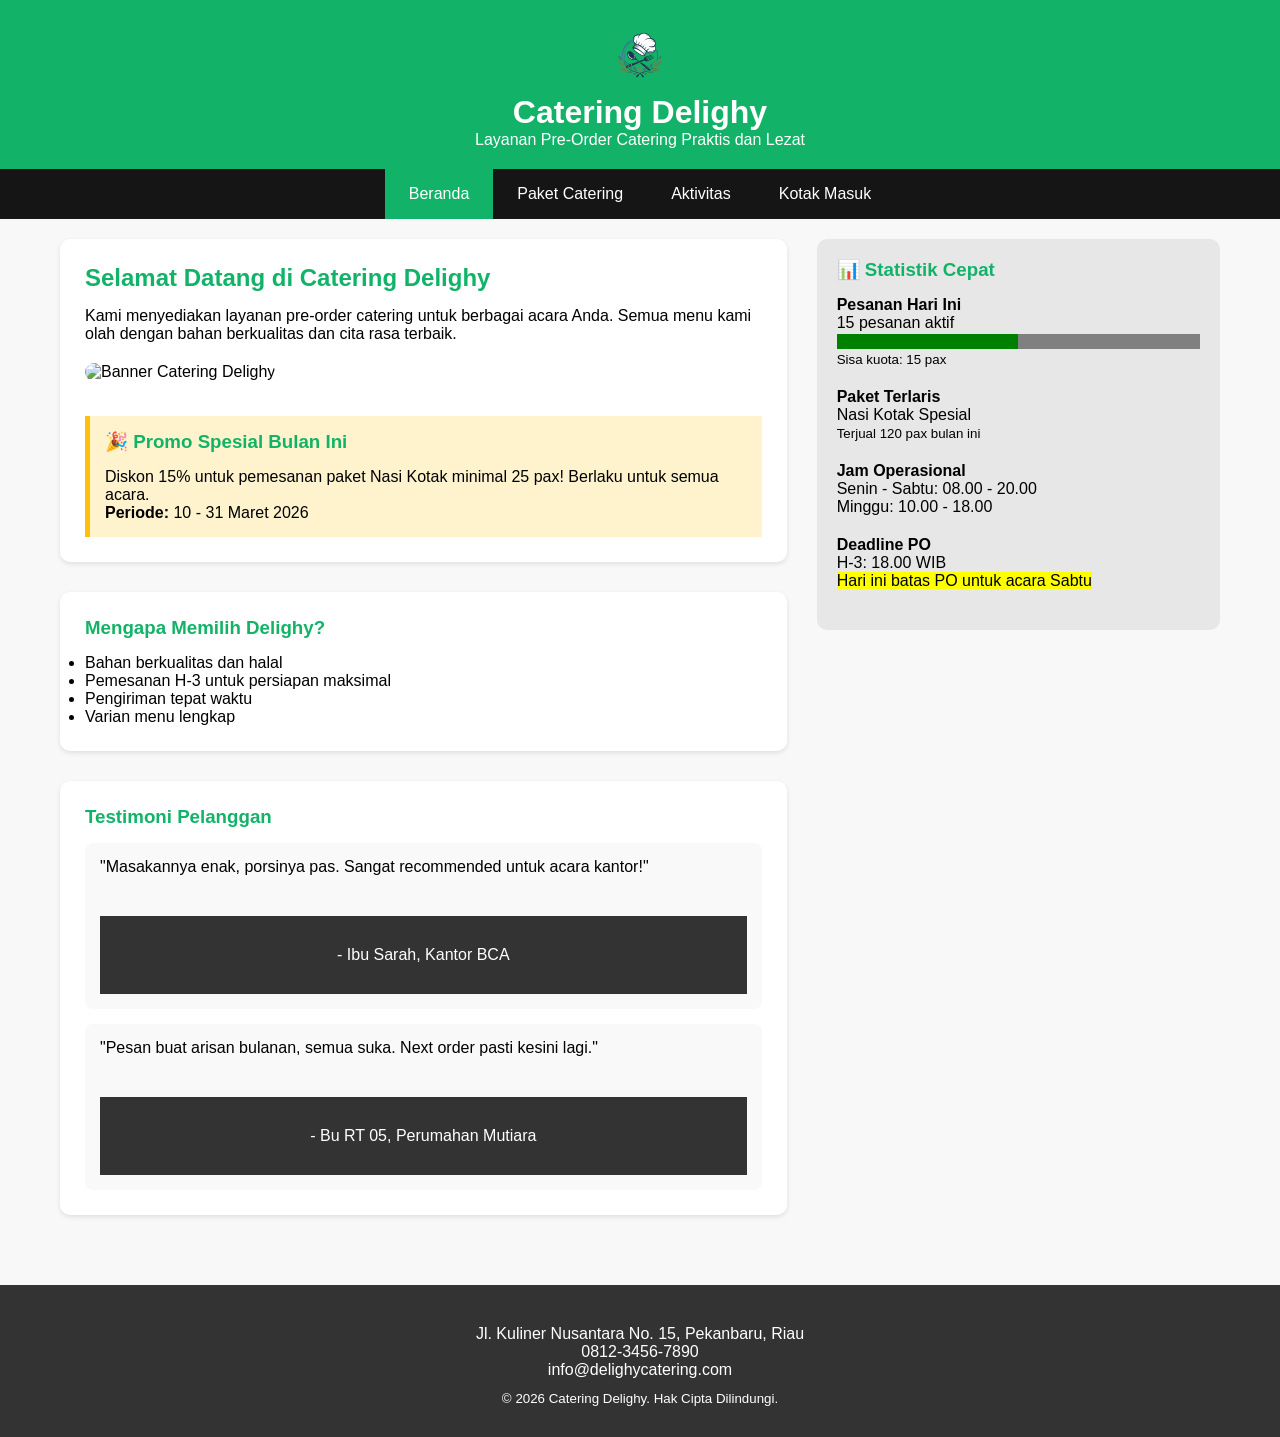
==== index.html @ dfe75b28 "menambahkan aktivitas, pesan, memperbarui index" ====
<!DOCTYPE html>
<html lang="id">
<head>
    <meta charset="UTF-8">
    <meta name="viewport" content="width=device-width, initial-scale=1.0">
    <title>Beranda - Catering Delighy</title>
    <link rel="icon" href="logowarung.png">
    <style>
        * {
            margin: 0;
            padding: 0;
            box-sizing: border-box;
        }
        body {
            font-family: 'Segoe UI', Arial, sans-serif;
            background-color: #f8f8f8;
        }
        header {
            background-color: #12b368;
            color: white;
            padding: 20px;
            text-align: center;
        }
        nav {
            background-color: #151515;
        }
        nav ul {
            list-style-type: none;
            display: flex;
            justify-content: center;
            flex-wrap: wrap;
        }
        nav ul li a {
            display: block;
            color: white;
            text-align: center;
            padding: 16px 24px;
            text-decoration: none;
            font-weight: 500;
        }
        nav ul li a:hover {
            background-color: #2c2c2c;
        }
        nav ul li a.active {
            background-color: #12b368;
            color: white;
        }
        main {
            max-width: 1200px;
            margin: 20px auto;
            padding: 0 20px;
            display: flex;
            gap: 30px;
        }
        article {
            flex: 2;
        }
        aside {
            flex: 1;
            background-color: #e7e7e7;
            padding: 20px;
            border-radius: 10px;
            align-self: start;
        }
        section {
            margin-bottom: 30px;
            background-color: white;
            padding: 25px;
            border-radius: 10px;
            box-shadow: 0 2px 5px rgba(0,0,0,0.1);
        }
        .promo-card {
            background-color: #fff3cd;
            border-left: 5px solid #ffc107;
            padding: 15px;
            margin-top: 15px;
        }
        .stat-item {
            margin-bottom: 20px;
        }
        progress {
            width: 100%;
            height: 15px;
            border-radius: 10px;
        }
        footer {
            background-color: #333;
            color: white;
            text-align: center;
            padding: 30px 20px;
            margin-top: 40px;
        }
        footer address {
            font-style: normal;
            margin: 10px 0;
        }
        h2, h3 {
            color: #12b368;
            margin-bottom: 15px;
        }
        .testimonial {
            background-color: #f9f9f9;
            padding: 15px;
            border-radius: 8px;
            margin-top: 15px;
        }
    </style>
</head>
<body>
    <header>
        <img src="logowarung.png" alt="Logo Catering Delighy" width="70">
        <h1>Catering Delighy</h1>
        <p>Layanan Pre-Order Catering Praktis dan Lezat</p>
    </header>

    <nav>
        <ul>
            <li><a href="index.html" class="active">Beranda</a></li>
            <li><a href="menumakan.html">Paket Catering</a></li>
            <li><a href="aktivitasriwayat.html">Aktivitas</a></li>
            <li><a href="pesan.html">Kotak Masuk</a></li>
        </ul>
    </nav>

    <main>
        <article>
            <section>
                <h2>Selamat Datang di Catering Delighy</h2>
                <p>Kami menyediakan layanan pre-order catering untuk berbagai acara Anda. Semua menu kami olah dengan bahan berkualitas dan cita rasa terbaik.</p>
                
                <figure>
                    <img src="https://via.placeholder.com/800x200/12b368/ffffff?text=Delighy+Catering+Banner" alt="Banner Catering Delighy" style="width:100%; border-radius:10px; margin:20px 0;">
                </figure>

                <article class="promo-card">
                    <h3>🎉 Promo Spesial Bulan Ini</h3>
                    <p>Diskon 15% untuk pemesanan paket Nasi Kotak minimal 25 pax! Berlaku untuk semua acara.</p>
                    <p><strong>Periode:</strong> 10 - 31 Maret 2026</p>
                </article>
            </section>

            <section>
                <h3>Mengapa Memilih Delighy?</h3>
                <ul>
                    <li>Bahan berkualitas dan halal</li>
                    <li>Pemesanan H-3 untuk persiapan maksimal</li>
                    <li>Pengiriman tepat waktu</li>
                    <li>Varian menu lengkap</li>
                </ul>
            </section>

            <section>
                <h3>Testimoni Pelanggan</h3>
                <article class="testimonial">
                    <p>"Masakannya enak, porsinya pas. Sangat recommended untuk acara kantor!"</p>
                    <footer>- Ibu Sarah, Kantor BCA</footer>
                </article>
                <article class="testimonial">
                    <p>"Pesan buat arisan bulanan, semua suka. Next order pasti kesini lagi."</p>
                    <footer>- Bu RT 05, Perumahan Mutiara</footer>
                </article>
            </section>
        </article>

        <aside>
            <h3>📊 Statistik Cepat</h3>
            
            <article class="stat-item">
                <h4>Pesanan Hari Ini</h4>
                <p>15 pesanan aktif</p>
                <progress value="15" max="30"></progress>
                <small>Sisa kuota: 15 pax</small>
            </article>
            
            <article class="stat-item">
                <h4>Paket Terlaris</h4>
                <p>Nasi Kotak Spesial</p>
                <small>Terjual 120 pax bulan ini</small>
            </article>

            <article class="stat-item">
                <h4>Jam Operasional</h4>
                <p>Senin - Sabtu: 08.00 - 20.00</p>
                <p>Minggu: 10.00 - 18.00</p>
            </article>

            <article class="stat-item">
                <h4>Deadline PO</h4>
                <p>H-3: 18.00 WIB</p>
                <p><mark>Hari ini batas PO untuk acara Sabtu</mark></p>
            </article>
        </aside>
    </main>

    <footer>
        <address>
            <p>Jl. Kuliner Nusantara No. 15, Pekanbaru, Riau</p>
            <p>0812-3456-7890</p>
            <p>info@delighycatering.com</p>
        </address>
        <p><small>&copy; 2026 Catering Delighy. Hak Cipta Dilindungi.</small></p>
    </footer>
</body>
</html>
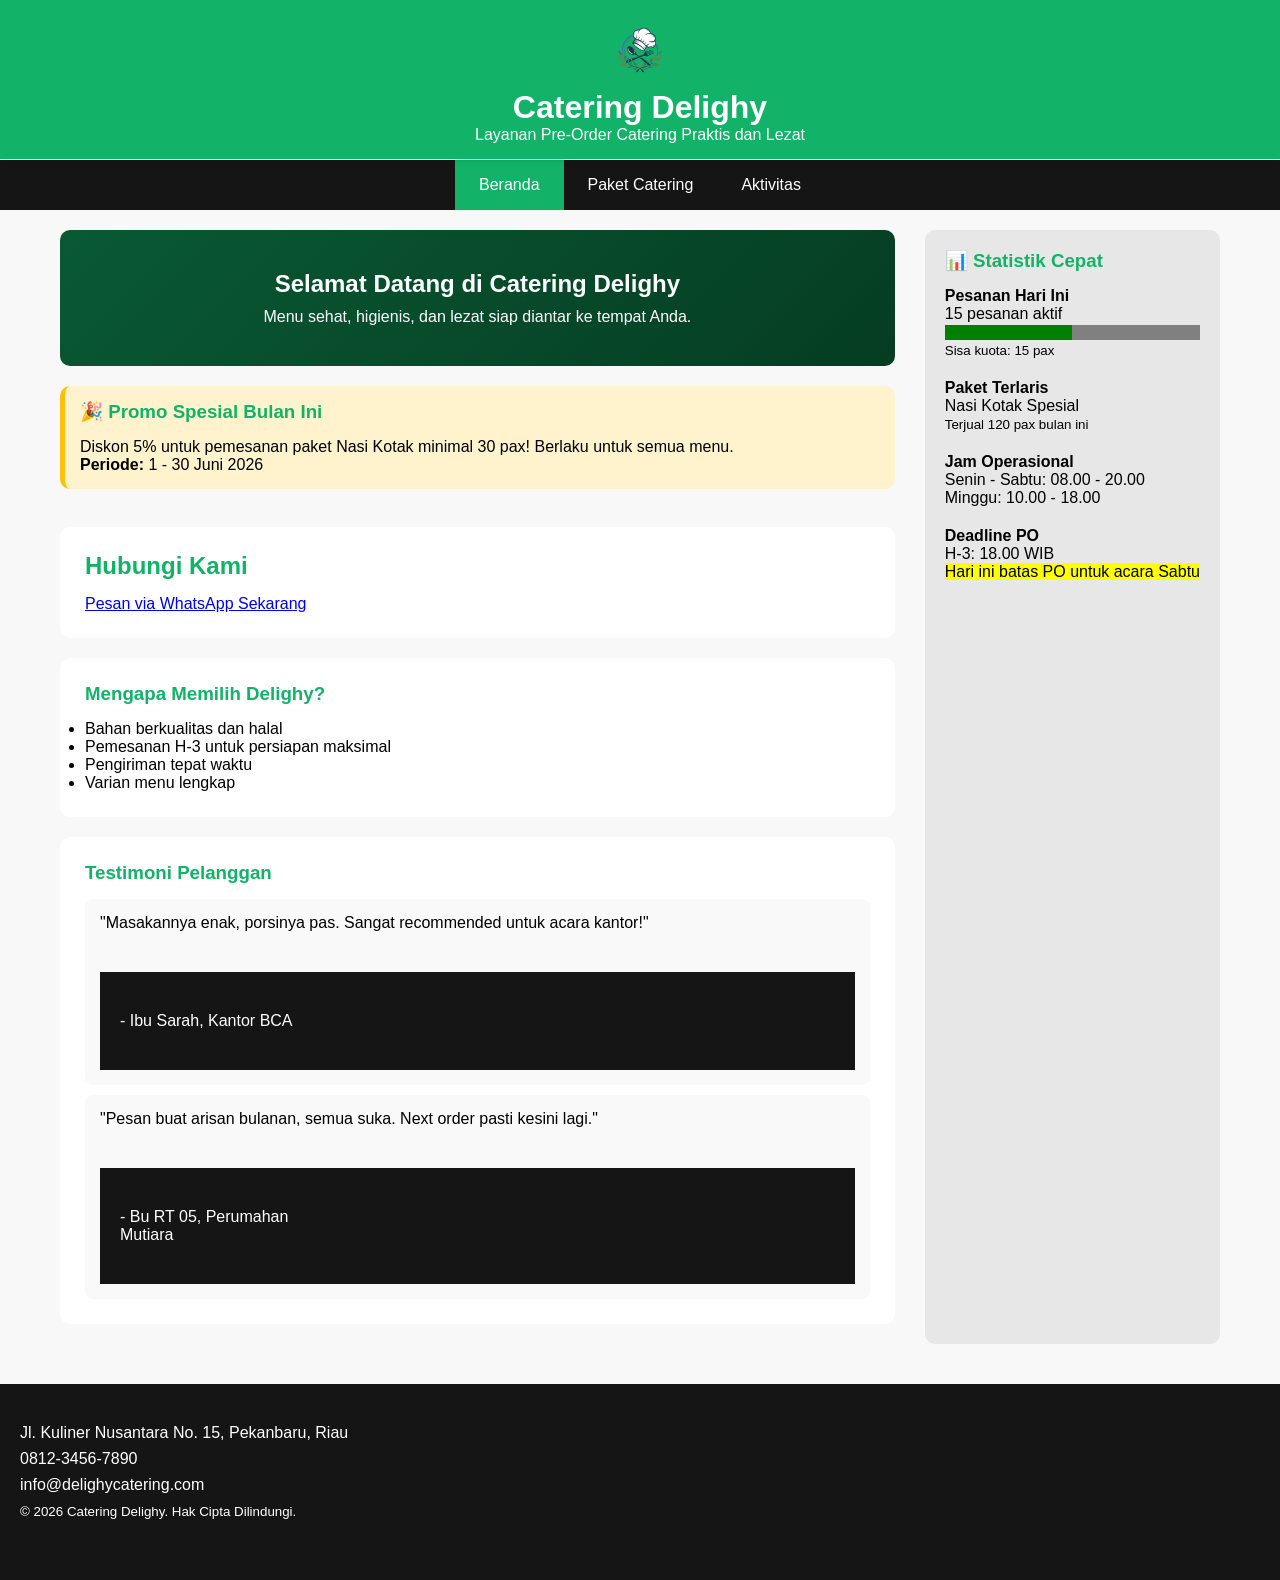
==== commit 14be3cc6: "hapus html pesan dan penambahan css" ====
--- a/index.html
+++ b/index.html
@@ -11,99 +11,186 @@
             padding: 0;
             box-sizing: border-box;
         }
+
         body {
             font-family: 'Segoe UI', Arial, sans-serif;
             background-color: #f8f8f8;
-        }
+            padding-top: 160px; /* Jarak biar konten ga ketutup navbar fixed */
+        }
+
+        /*NAVBAR FIXED & FLEXBOX */
         header {
+            position: fixed;
+            top: 0;
+            left: 0;
+            width: 100%;
+            z-index: 1000;
             background-color: #12b368;
             color: white;
-            padding: 20px;
+            padding: 15px;
             text-align: center;
-        }
+            box-shadow: 0 2px 5px rgba(0,0,0,0.1);
+        }
+
         nav {
             background-color: #151515;
         }
+
         nav ul {
             list-style-type: none;
             display: flex;
             justify-content: center;
             flex-wrap: wrap;
         }
+
         nav ul li a {
             display: block;
             color: white;
-            text-align: center;
             padding: 16px 24px;
             text-decoration: none;
             font-weight: 500;
-        }
+            transition: all 0.3s ease; /* ANIMASI 1 YANG PILIHAN FITUR */
+        }
+
         nav ul li a:hover {
             background-color: #2c2c2c;
         }
+
         nav ul li a.active {
             background-color: #12b368;
             color: white;
         }
+
+        /* SUSUNAN UTAMA (SIDEBAR & KONTEN) */
         main {
             max-width: 1200px;
             margin: 20px auto;
             padding: 0 20px;
             display: flex;
+            flex-direction: column; /* Mobile first ke bawah */
             gap: 30px;
         }
-        article {
+
+
+        /*SECTION GRADIENT & OVERLAY */
+        .hero-section {
+            background: linear-gradient(rgba(0,0,0,0.5), rgba(0,0,0,0.5)), linear-gradient(135deg, #12b368, #0b7a44);
+            color: white;
+            padding: 40px 25px;
+            border-radius: 10px;
+            text-align: center;
+        }
+
+        .hero-section h2 {
+            color: white;
+            margin-bottom: 10px;
+        }
+
+        article.menu-container {
             flex: 2;
         }
+
+        
+        /* ASIDE */
         aside {
-            flex: 1;
-            background-color: #e7e7e7;
-            padding: 20px;
-            border-radius: 10px;
-            align-self: start;
-        }
+            background: #e7e7e7;
+            padding: 20px; 
+            border-radius: 10px;
+        }
+
+        .stat-item {
+            margin-bottom: 20px;
+        }
+        
+        /* CONTENT */
         section {
-            margin-bottom: 30px;
-            background-color: white;
+            background: white;
             padding: 25px;
             border-radius: 10px;
-            box-shadow: 0 2px 5px rgba(0,0,0,0.1);
-        }
+            margin-bottom: 20px;
+        }
+        
+        /* PROMO */
         .promo-card {
-            background-color: #fff3cd;
+            background: #fff3cd;
             border-left: 5px solid #ffc107;
             padding: 15px;
-            margin-top: 15px;
-        }
-        .stat-item {
-            margin-bottom: 20px;
-        }
+            transition: 0.3s;
+        }
+
+        .promo-card:hover {
+            transform: scale(1.02);
+        }
+
         progress {
             width: 100%;
             height: 15px;
             border-radius: 10px;
         }
-        footer {
-            background-color: #333;
-            color: white;
-            text-align: center;
-            padding: 30px 20px;
-            margin-top: 40px;
-        }
-        footer address {
-            font-style: normal;
-            margin: 10px 0;
-        }
+
         h2, h3 {
             color: #12b368;
             margin-bottom: 15px;
         }
+
+        
+        /* TESTIMONI */
         .testimonial {
-            background-color: #f9f9f9;
+            background: #f9f9f9;
             padding: 15px;
             border-radius: 8px;
-            margin-top: 15px;
-        }
+            margin-top: 10px;
+            transition: 0.3s;
+        }
+
+        .testimonial:hover {
+            box-shadow: 0 5px 10px rgba(0,0,0,0.2);
+        }
+
+        /*FOOTER 3 KOLOM */
+        footer {
+            background-color: #151515;
+            color: white;
+            padding: 40px 20px;
+            margin-top: 40px;
+            display: grid;
+            grid-template-columns: 1fr;
+            gap: 30px;
+            text-align: center;
+        }
+
+        footer h4 {
+            color: #12b368;
+            margin-bottom: 15px;
+        }
+
+        footer address {
+            font-style: normal;
+        }
+
+        footer address p {
+            margin-bottom: 8px;
+        }
+
+        /* TABLET (min 768px): Card 2 Kolom */
+        @media (min-width: 768px) {
+            main {
+                flex-direction: row; /* Sidebar pindah ke samping */
+            }
+
+            footer {
+                grid-template-columns: repeat(3, 1fr);
+                text-align: left;
+            }
+        }
+
+        /* DESKTOP (min 1024px): Card 4 Kolom */
+        @media (min-width: 1024px) {
+            .grid-menu {
+                grid-template-columns: repeat(4, 1fr);
+            }
+        }
+        
     </style>
 </head>
 <body>
@@ -118,28 +205,31 @@
             <li><a href="index.html" class="active">Beranda</a></li>
             <li><a href="menumakan.html">Paket Catering</a></li>
             <li><a href="aktivitasriwayat.html">Aktivitas</a></li>
-            <li><a href="pesan.html">Kotak Masuk</a></li>
         </ul>
     </nav>
 
     <main>
-        <article>
-            <section>
+        <article class="menu-container">
+            <section class="hero-section">
                 <h2>Selamat Datang di Catering Delighy</h2>
-                <p>Kami menyediakan layanan pre-order catering untuk berbagai acara Anda. Semua menu kami olah dengan bahan berkualitas dan cita rasa terbaik.</p>
-                
-                <figure>
-                    <img src="https://via.placeholder.com/800x200/12b368/ffffff?text=Delighy+Catering+Banner" alt="Banner Catering Delighy" style="width:100%; border-radius:10px; margin:20px 0;">
-                </figure>
-
-                <article class="promo-card">
-                    <h3>🎉 Promo Spesial Bulan Ini</h3>
-                    <p>Diskon 15% untuk pemesanan paket Nasi Kotak minimal 25 pax! Berlaku untuk semua acara.</p>
-                    <p><strong>Periode:</strong> 10 - 31 Maret 2026</p>
-                </article>
-            </section>
-
-            <section>
+                <p>Menu sehat, higienis, dan lezat siap diantar ke tempat Anda.</p>
+            </section>
+
+            <section class="promo-card">
+                <h3>🎉 Promo Spesial Bulan Ini</h3>
+                <p>Diskon 5% untuk pemesanan paket Nasi Kotak minimal 30 pax! Berlaku untuk semua menu.</p>
+                <p><strong>Periode:</strong> 1 - 30 Juni 2026</p>
+            </section>
+
+            <br>
+            <section> 
+                <h2>Hubungi Kami</h2>  
+                <a href="https://wa.me/6281234567890?text=Halo%20Catering%20Delighy,%20saya%20mau%20order%20paket..." target="_blank">
+   Pesan via WhatsApp Sekarang
+                </a>
+            </section>
+
+            <section id="fitur">
                 <h3>Mengapa Memilih Delighy?</h3>
                 <ul>
                     <li>Bahan berkualitas dan halal</li>
@@ -149,6 +239,7 @@
                 </ul>
             </section>
 
+            <!-- testimoni -->
             <section>
                 <h3>Testimoni Pelanggan</h3>
                 <article class="testimonial">
@@ -193,12 +284,14 @@
     </main>
 
     <footer>
-        <address>
+        <section style="background:transparent; padding:0; box-shadow:none; color:white; text-align:left;">
+          <address>
             <p>Jl. Kuliner Nusantara No. 15, Pekanbaru, Riau</p>
             <p>0812-3456-7890</p>
             <p>info@delighycatering.com</p>
         </address>
-        <p><small>&copy; 2026 Catering Delighy. Hak Cipta Dilindungi.</small></p>
+        <p><small>&copy; 2026 Catering Delighy. Hak Cipta Dilindungi.</small></p>  
+        </section>
     </footer>
 </body>
 </html>
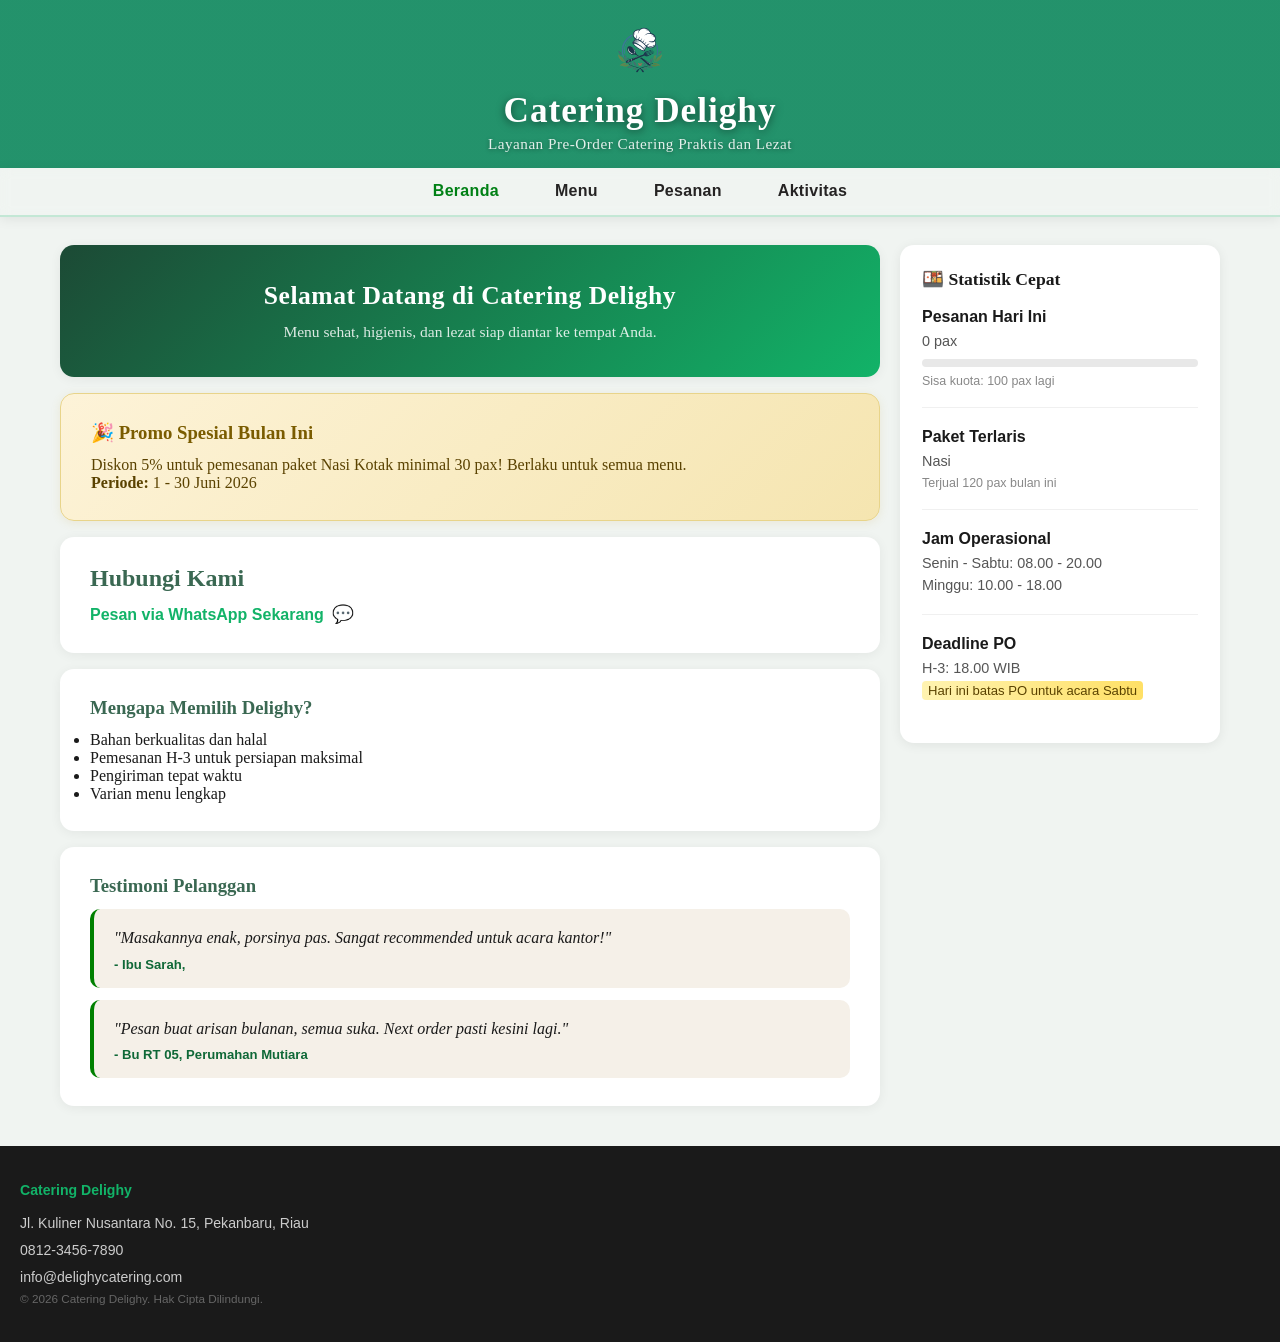
==== commit 8a0d7637: "menambah js, memperbaiki html dan css" ====
--- a/index.html
+++ b/index.html
@@ -1,197 +1,11 @@
 <!DOCTYPE html>
 <html lang="id">
-<head>
+<link>
     <meta charset="UTF-8">
     <meta name="viewport" content="width=device-width, initial-scale=1.0">
     <title>Beranda - Catering Delighy</title>
     <link rel="icon" href="logowarung.png">
-    <style>
-        * {
-            margin: 0;
-            padding: 0;
-            box-sizing: border-box;
-        }
-
-        body {
-            font-family: 'Segoe UI', Arial, sans-serif;
-            background-color: #f8f8f8;
-            padding-top: 160px; /* Jarak biar konten ga ketutup navbar fixed */
-        }
-
-        /*NAVBAR FIXED & FLEXBOX */
-        header {
-            position: fixed;
-            top: 0;
-            left: 0;
-            width: 100%;
-            z-index: 1000;
-            background-color: #12b368;
-            color: white;
-            padding: 15px;
-            text-align: center;
-            box-shadow: 0 2px 5px rgba(0,0,0,0.1);
-        }
-
-        nav {
-            background-color: #151515;
-        }
-
-        nav ul {
-            list-style-type: none;
-            display: flex;
-            justify-content: center;
-            flex-wrap: wrap;
-        }
-
-        nav ul li a {
-            display: block;
-            color: white;
-            padding: 16px 24px;
-            text-decoration: none;
-            font-weight: 500;
-            transition: all 0.3s ease; /* ANIMASI 1 YANG PILIHAN FITUR */
-        }
-
-        nav ul li a:hover {
-            background-color: #2c2c2c;
-        }
-
-        nav ul li a.active {
-            background-color: #12b368;
-            color: white;
-        }
-
-        /* SUSUNAN UTAMA (SIDEBAR & KONTEN) */
-        main {
-            max-width: 1200px;
-            margin: 20px auto;
-            padding: 0 20px;
-            display: flex;
-            flex-direction: column; /* Mobile first ke bawah */
-            gap: 30px;
-        }
-
-
-        /*SECTION GRADIENT & OVERLAY */
-        .hero-section {
-            background: linear-gradient(rgba(0,0,0,0.5), rgba(0,0,0,0.5)), linear-gradient(135deg, #12b368, #0b7a44);
-            color: white;
-            padding: 40px 25px;
-            border-radius: 10px;
-            text-align: center;
-        }
-
-        .hero-section h2 {
-            color: white;
-            margin-bottom: 10px;
-        }
-
-        article.menu-container {
-            flex: 2;
-        }
-
-        
-        /* ASIDE */
-        aside {
-            background: #e7e7e7;
-            padding: 20px; 
-            border-radius: 10px;
-        }
-
-        .stat-item {
-            margin-bottom: 20px;
-        }
-        
-        /* CONTENT */
-        section {
-            background: white;
-            padding: 25px;
-            border-radius: 10px;
-            margin-bottom: 20px;
-        }
-        
-        /* PROMO */
-        .promo-card {
-            background: #fff3cd;
-            border-left: 5px solid #ffc107;
-            padding: 15px;
-            transition: 0.3s;
-        }
-
-        .promo-card:hover {
-            transform: scale(1.02);
-        }
-
-        progress {
-            width: 100%;
-            height: 15px;
-            border-radius: 10px;
-        }
-
-        h2, h3 {
-            color: #12b368;
-            margin-bottom: 15px;
-        }
-
-        
-        /* TESTIMONI */
-        .testimonial {
-            background: #f9f9f9;
-            padding: 15px;
-            border-radius: 8px;
-            margin-top: 10px;
-            transition: 0.3s;
-        }
-
-        .testimonial:hover {
-            box-shadow: 0 5px 10px rgba(0,0,0,0.2);
-        }
-
-        /*FOOTER 3 KOLOM */
-        footer {
-            background-color: #151515;
-            color: white;
-            padding: 40px 20px;
-            margin-top: 40px;
-            display: grid;
-            grid-template-columns: 1fr;
-            gap: 30px;
-            text-align: center;
-        }
-
-        footer h4 {
-            color: #12b368;
-            margin-bottom: 15px;
-        }
-
-        footer address {
-            font-style: normal;
-        }
-
-        footer address p {
-            margin-bottom: 8px;
-        }
-
-        /* TABLET (min 768px): Card 2 Kolom */
-        @media (min-width: 768px) {
-            main {
-                flex-direction: row; /* Sidebar pindah ke samping */
-            }
-
-            footer {
-                grid-template-columns: repeat(3, 1fr);
-                text-align: left;
-            }
-        }
-
-        /* DESKTOP (min 1024px): Card 4 Kolom */
-        @media (min-width: 1024px) {
-            .grid-menu {
-                grid-template-columns: repeat(4, 1fr);
-            }
-        }
-        
-    </style>
+    <link rel="stylesheet" href="index2.css"></link>
 </head>
 <body>
     <header>
@@ -203,32 +17,33 @@
     <nav>
         <ul>
             <li><a href="index.html" class="active">Beranda</a></li>
-            <li><a href="menumakan.html">Paket Catering</a></li>
+            <li><a href="menumakancustomer.html">Menu</a></li>
+            <li><a href="pesanan.html">Pesanan</a></li>
             <li><a href="aktivitasriwayat.html">Aktivitas</a></li>
         </ul>
     </nav>
 
     <main>
         <article class="menu-container">
+ 
             <section class="hero-section">
                 <h2>Selamat Datang di Catering Delighy</h2>
                 <p>Menu sehat, higienis, dan lezat siap diantar ke tempat Anda.</p>
             </section>
-
+ 
             <section class="promo-card">
                 <h3>🎉 Promo Spesial Bulan Ini</h3>
                 <p>Diskon 5% untuk pemesanan paket Nasi Kotak minimal 30 pax! Berlaku untuk semua menu.</p>
                 <p><strong>Periode:</strong> 1 - 30 Juni 2026</p>
             </section>
-
-            <br>
-            <section> 
-                <h2>Hubungi Kami</h2>  
+ 
+            <section>
+                <h2>Hubungi Kami</h2>
                 <a href="https://wa.me/6281234567890?text=Halo%20Catering%20Delighy,%20saya%20mau%20order%20paket..." target="_blank">
-   Pesan via WhatsApp Sekarang
+                    Pesan via WhatsApp Sekarang
                 </a>
             </section>
-
+ 
             <section id="fitur">
                 <h3>Mengapa Memilih Delighy?</h3>
                 <ul>
@@ -238,43 +53,43 @@
                     <li>Varian menu lengkap</li>
                 </ul>
             </section>
-
-            <!-- testimoni -->
+ 
             <section>
                 <h3>Testimoni Pelanggan</h3>
                 <article class="testimonial">
                     <p>"Masakannya enak, porsinya pas. Sangat recommended untuk acara kantor!"</p>
-                    <footer>- Ibu Sarah, Kantor BCA</footer>
+                    <footer>- Ibu Sarah, </footer>
                 </article>
                 <article class="testimonial">
                     <p>"Pesan buat arisan bulanan, semua suka. Next order pasti kesini lagi."</p>
                     <footer>- Bu RT 05, Perumahan Mutiara</footer>
                 </article>
             </section>
+ 
         </article>
-
+ 
         <aside>
-            <h3>📊 Statistik Cepat</h3>
-            
+            <h3>🍱 Statistik Cepat</h3>
+ 
             <article class="stat-item">
                 <h4>Pesanan Hari Ini</h4>
-                <p>15 pesanan aktif</p>
-                <progress value="15" max="30"></progress>
-                <small>Sisa kuota: 15 pax</small>
+                <p id="total-terjual">15 pesanan aktif</p>
+                <progress id="progress-terjual" value="15" max="30"></progress>
+                <small id="keterangan-kuota">Sisa kuota: 15 pax</small>
             </article>
-            
+ 
             <article class="stat-item">
                 <h4>Paket Terlaris</h4>
-                <p>Nasi Kotak Spesial</p>
+                <p>Nasi</p>
                 <small>Terjual 120 pax bulan ini</small>
             </article>
-
+ 
             <article class="stat-item">
                 <h4>Jam Operasional</h4>
                 <p>Senin - Sabtu: 08.00 - 20.00</p>
                 <p>Minggu: 10.00 - 18.00</p>
             </article>
-
+ 
             <article class="stat-item">
                 <h4>Deadline PO</h4>
                 <p>H-3: 18.00 WIB</p>
@@ -282,16 +97,19 @@
             </article>
         </aside>
     </main>
-
+ 
     <footer>
-        <section style="background:transparent; padding:0; box-shadow:none; color:white; text-align:left;">
-          <address>
-            <p>Jl. Kuliner Nusantara No. 15, Pekanbaru, Riau</p>
-            <p>0812-3456-7890</p>
-            <p>info@delighycatering.com</p>
-        </address>
-        <p><small>&copy; 2026 Catering Delighy. Hak Cipta Dilindungi.</small></p>  
+        <section>
+            <h4>Catering Delighy</h4>
+            <address>
+                <p>Jl. Kuliner Nusantara No. 15, Pekanbaru, Riau</p>
+                <p>0812-3456-7890</p>
+                <p>info@delighycatering.com</p>
+            </address>
+            <p><small>&copy; 2026 Catering Delighy. Hak Cipta Dilindungi.</small></p>
         </section>
     </footer>
+    <script src="index.js"></script>
+   
 </body>
 </html>
--- a/index2.css
+++ b/index2.css
@@ -0,0 +1,384 @@
+* {
+            margin: 0;
+            padding: 0;
+            box-sizing: border-box;
+        }
+ 
+        :root {
+            --hijau: #12b368;
+            --hijau-gelap: #0e8a50;
+            --hijau-tua: #1c4a35;
+            --krem: #f5f0e8;
+            --putih: #ffffff;
+            --teks-gelap: #1a1a1a;
+            --teks-abu: #555;
+            --emas: #c9a84c;
+        }
+ 
+        body {
+            font-family: 'Georgia', 'Times New Roman', serif;
+            background-color: #f0f4f1;
+            color: var(--teks-gelap);
+        }
+ 
+        /* HEADER */
+        header {
+            position: relative;
+            width: 100%;
+            display: flex;
+            z-index: auto;
+            background: linear-gradient(to bottom, #128a60eb 100%, #98ffcfd9 70%, #2daf93eb 50%); 
+            flex-direction: column;
+            align-items: center;
+            justify-content: center;
+            text-align: center;
+            padding: 15px;
+        }
+ 
+        header h1 {
+            position: relative;
+            z-index: 2;
+            font-size: 2.2rem;
+            font-weight: 700;
+            color: var(--putih);
+            letter-spacing: 1px;
+            text-shadow: 0 2px 8px rgba(0,0,0,0.5);
+            margin-top: 6px;
+        }
+ 
+        header p {
+            position: relative;
+            z-index: 2;
+            font-size: 0.95rem;
+            color: rgba(255,255,255,0.88);
+            text-shadow: 0 1px 4px rgba(0,0,0,0.4);
+            margin-top: 4px;
+            letter-spacing: 0.5px;
+        }
+ 
+        /* ===== NAV di bawah header ===== */
+        nav {
+            background-color: linear-gradient(rgba(17, 104, 85, 0.92), rgba(19, 193, 112, 0.85));
+            backdrop-filter: blur(6px);
+            border-bottom: 2px solid rgba(18, 179, 104, 0.2);
+            position: sticky;
+            top: 0;
+            z-index: 100;
+            box-shadow: 0 2px 12px rgba(0,0,0,0.08);
+        }
+ 
+        nav ul {
+            list-style: none;
+            display: flex;
+            justify-content: center;
+            flex-wrap: wrap;
+        }
+ 
+        nav ul li {
+            position: relative;
+        }
+ 
+        nav ul li a {
+            display: block;
+            padding: 14px 28px;
+            text-decoration: none;
+            font-family: 'Segoe UI', Arial, sans-serif;
+            font-size: 1rem;
+            font-weight: 600;
+            color: rgb(37, 35, 35);
+            letter-spacing: 0.3px;
+            transition: color 0.3s ease, background 0.3s ease;
+        }
+ 
+        /* Hover gradasi di nav */
+        nav ul li a:hover {
+            color: darkgreen;
+            background: linear-gradient(135deg, rgba(18,179,104,0.08), rgba(180,255,220,0.15));
+        }
+ 
+        nav ul li a.active {
+            color: rgb(0, 128, 21);
+        }
+ 
+        /* Garis bawah aktif */
+        nav ul li a.active::after {
+            content: '';
+            display: block;
+            height: 4px;
+            border-radius: 2px;
+            background: linear-gradient(90deg, green, #1c4a35, );
+            margin-top: -3px;
+        }
+ 
+        /* ===== MAIN LAYOUT ===== */
+        main {
+            max-width: 1200px;
+            margin: 28px auto;
+            padding: 0 20px;
+            display: flex;
+            flex-direction: column;
+            gap: 20px;
+        }
+ 
+        /* ===== ARTICLE (kolom kiri) ===== */
+        article.menu-container {
+            flex: 2;
+            display: flex;
+            flex-direction: column;
+            gap: 16px;
+        }
+ 
+        /* ===== SECTION Cards ===== */
+        section {
+            background: var(--putih);
+            padding: 28px 30px;
+            border-radius: 14px;
+            box-shadow: 0 2px 12px rgba(0,0,0,0.06);
+            transition: box-shadow 0.3s ease, transform 0.3s ease;
+        }
+ 
+        section:hover {
+            box-shadow: 0 6px 24px rgba(18,179,104,0.12);
+        }
+ 
+        /* ===== HERO ===== */
+        section.hero-section {
+            background: linear-gradient(135deg, var(--hijau-tua) 0%, var(--hijau) 100%);
+            color: var(--putih);
+            text-align: center;
+            padding: 36px 30px;
+        }
+ 
+        section.hero-section h2 {
+            color: var(--putih);
+            font-size: 1.6rem;
+            font-weight: 700;
+            letter-spacing: 0.5px;
+        }
+ 
+        section.hero-section p {
+            color: rgba(255,255,255,0.85);
+            margin-top: 8px;
+            font-size: 0.97rem;
+        }
+ 
+        /* ===== PROMO ===== */
+        section.promo-card {
+            background: linear-gradient(135deg, #fdf3d8 0%, #f5e5b0 100%);
+            border: 1px solid #e8d48a;
+            box-shadow: 0 2px 10px rgba(201,168,76,0.15);
+        }
+ 
+        section.promo-card:hover {
+            transform: scale(1.01);
+            box-shadow: 0 6px 20px rgba(201,168,76,0.25);
+        }
+ 
+        section.promo-card h3 {
+            color: #7a5c00;
+        }
+ 
+        section.promo-card p {
+            color: #5a4200;
+        }
+ 
+        /* ===== HEADINGS ===== */
+        h2, h3 {
+            color: rgb(58, 104, 82);
+            margin-bottom: 12px;
+            font-family: 'Georgia', serif;
+        }
+ 
+        h4 {
+            color: var(--teks-gelap);
+            font-family: 'Segoe UI', Arial, sans-serif;
+            font-weight: 700;
+            margin-bottom: 5px;
+        }
+
+        /* ===== WHATSAPP LINK ===== */
+        section a[href*="wa.me"] {
+            display: inline-flex;
+            align-items: center;
+            gap: 8px;
+            color: var(--hijau);
+            font-weight: 600;
+            text-decoration: none;
+            font-family: 'Segoe UI', Arial, sans-serif;
+            transition: color 0.2s;
+        }
+ 
+        section a[href*="wa.me"]:hover {
+            color: var(--hijau-gelap);
+            text-decoration: underline;
+        }
+ 
+        section a[href*="wa.me"]::after {
+            content: '💬';
+            font-size: 1.1rem;
+        }
+
+        /* ===== TESTIMONI ===== */
+        article.testimonial {
+            background: var(--krem);
+            padding: 16px 20px;
+            border-radius: 10px;
+            margin-top: 12px;
+            border-left: 4px solid green;
+            transition: box-shadow 0.3s ease;
+        }
+ 
+        article.testimonial:hover {
+            box-shadow: 0 4px 14px rgba(18,179,104,0.18);
+        }
+ 
+        article.testimonial p {
+            color: var(--teks-gelap);
+            font-style: italic;
+            line-height: 1.6;
+        }
+ 
+        article.testimonial footer {
+            margin-top: 6px;
+            font-size: 0.82rem;
+            color: var(--hijau-gelap);
+            font-weight: 600;
+            font-style: normal;
+            background: transparent;
+            padding: 0;
+            color: rgb(15, 104, 55);
+        }
+ 
+        /* ===== ASIDE (Statistik) ===== */
+        aside {
+            background: var(--putih);
+            padding: 24px 22px;
+            border-radius: 14px;
+            box-shadow: 0 2px 12px rgba(0,0,0,0.07);
+            height: fit-content;
+        }
+ 
+        aside h3 {
+            font-size: 1.1rem;
+            margin-bottom: 18px;
+            color: var(--teks-gelap);
+        }
+ 
+        article.stat-item {
+            margin-bottom: 20px;
+            padding-bottom: 18px;
+            border-bottom: 1px solid #f0f0f0;
+        }
+ 
+        article.stat-item:last-child {
+            border-bottom: none;
+            margin-bottom: 0;
+        }
+ 
+        article.stat-item p {
+            font-size: 0.9rem;
+            color: var(--teks-abu);
+            line-height: 1.5;
+            font-family: 'Segoe UI', Arial, sans-serif;
+        }
+ 
+        article.stat-item small {
+            font-size: 0.78rem;
+            color: #888;
+            font-family: 'Segoe UI', Arial, sans-serif;
+        }
+ 
+        progress {
+            width: 100%;
+            height: 8px;
+            border-radius: 10px;
+            appearance: none;
+            margin: 6px 0 4px;
+        }
+ 
+        progress::-webkit-progress-bar {
+            background: #e8e8e8;
+            border-radius: 10px;
+        }
+ 
+        progress::-webkit-progress-value {
+            background: linear-gradient(90deg, var(--hijau), #4dd68c);
+            border-radius: 10px;
+        }
+ 
+        mark {
+            background: linear-gradient(90deg, #fff3b0, #ffe066);
+            padding: 2px 6px;
+            border-radius: 4px;
+            font-size: 0.82rem;
+            font-family: 'Segoe UI', Arial, sans-serif;
+            color: #5a4200;
+        }
+ 
+        /* ===== FOOTER ===== */
+        footer {
+            background-color: #1a1a1a;
+            color: #ccc;
+            padding: 36px 20px;
+            margin-top: 40px;
+            display: grid;
+            grid-template-columns: 1fr;
+            gap: 20px;
+            text-align: center;
+            font-family: 'Segoe UI', Arial, sans-serif;
+            font-size: 0.88rem;
+        }
+ 
+        footer section {
+            background: transparent;
+            padding: 0;
+            box-shadow: none;
+            border-radius: 0;
+            color: #ccc;
+            text-align: left;
+        }
+ 
+        footer section:hover {
+            box-shadow: none;
+            transform: none;
+        }
+ 
+        footer h4 {
+            color: var(--hijau);
+            margin-bottom: 12px;
+        }
+ 
+        footer address {
+            font-style: normal;
+            line-height: 1.9;
+        }
+ 
+        footer small {
+            color: #666;
+        }
+ 
+        /* ===== RESPONSIVE ===== */
+        @media (min-width: 768px) {
+            main {
+                flex-direction: row;
+                align-items: flex-start;
+            }
+ 
+            aside {
+                min-width: 260px;
+                max-width: 300px;
+                flex: 1;
+            }
+ 
+            footer {
+                grid-template-columns: repeat(3, 1fr);
+                text-align: left;
+            }
+        }
+ 
+        @media (min-width: 1024px) {
+            aside {
+                min-width: 280px;
+                max-width: 320px;
+            }
+        }
